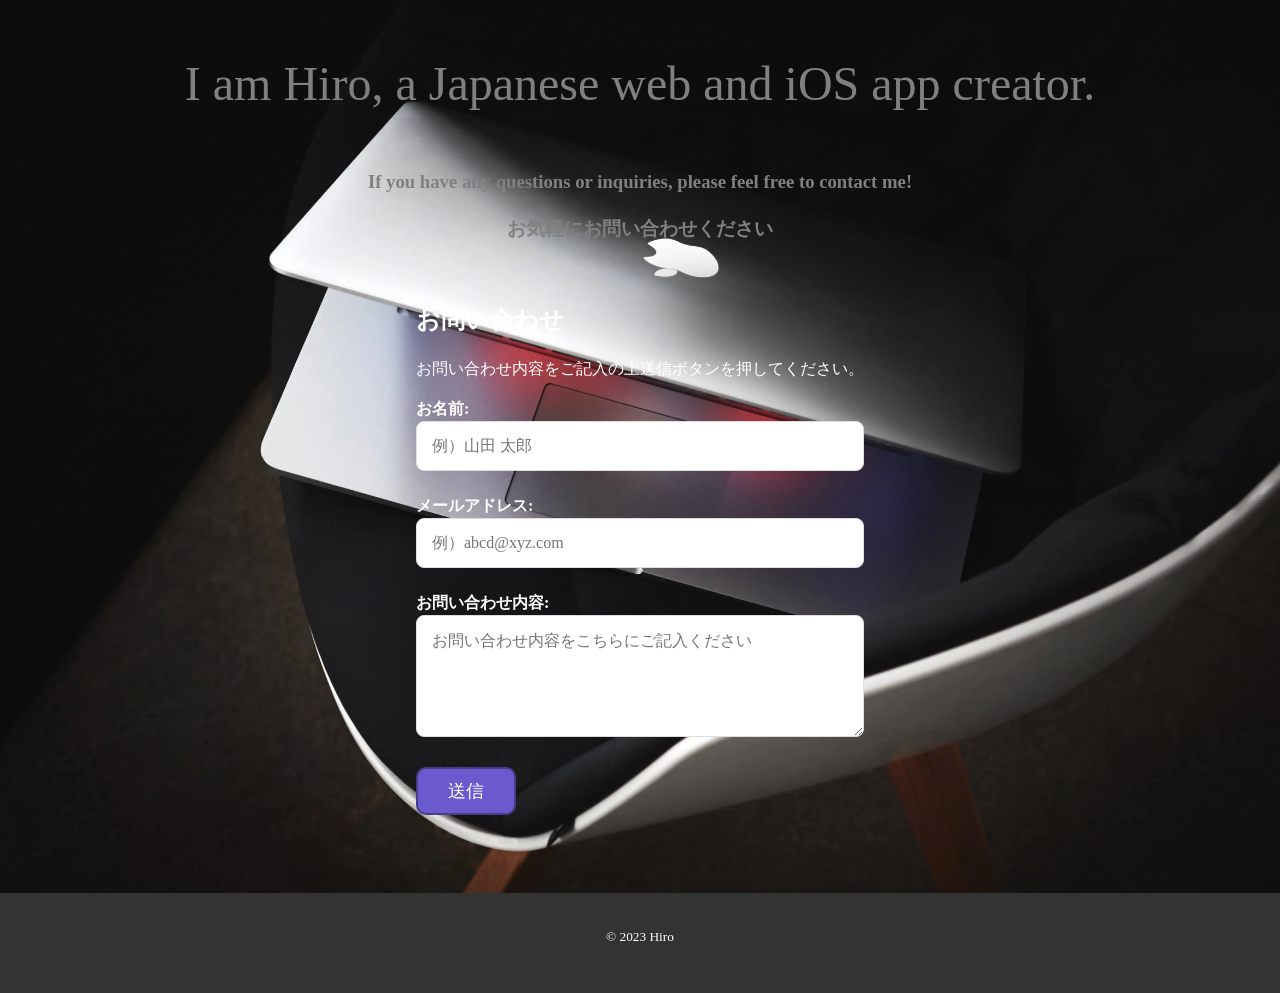
==== index.html @ 2c131c9c "urlの修正" ====
<!DOCTYPE html>
<html lang="ja">

<head>
    <meta charset="UTF-8">
    <link rel="icon" href="favicon.ico" />
    <meta name="viewport" content="width=device-width, initial-scale=1.0">
    <meta name="description" content="web,iosアプリ制作が出来ます。気軽にお問い合わせ下さい。">
    <link rel="apple-touch-icon" href="favicon.ico" />
    <link rel="manifest" href="manifest.json" />
    <link rel="stylesheet" href="style.css" />
    <title>ひろのサイト</title>
</head>

<body>
    <div class="home-content wrapper">
        <h2 class="page-title">
            <p>I am Hiro, a Japanese web and iOS app creator.</p>
            <!-- <p>Hiro</p> -->
        </h2>
        <h3>
            <p>If you have any questions or inquiries, please feel free to contact me!</p>
            <p>お気軽にお問い合わせください</p>
        </h3>
    </div>
    <div class="form-wrapper">
        <form id="contactForm">
            <h2>お問い合わせ</h2>
            <p>お問い合わせ内容をご記入の上送信ボタンを押してください。</p>
            <div class="form-group">
                <label for="name">お名前:</label>
                <input class="form-input" type="text" id="name" name="name" placeholder="例）山田 太郎" required>
            </div>
            <div class="form-group">
                <label for="email">メールアドレス:</label>
                <input class="form-input" type="email" id="email" name="email" placeholder="例）abcd@xyz.com" required>
            </div>
            <div class="form-group">
                <label for="message">お問い合わせ内容:</label>
                <textarea class="form-input" id="message" name="message" rows="5" placeholder="お問い合わせ内容をこちらにご記入ください"
                    required></textarea>
            </div>
            <div class="form-group">
                <button class="form-button" type="submit">送信</button>
            </div>
        </form>
    </div>
    <div id="loading">
        <div class="loader"></div>
    </div>
    <script>
        document.getElementById("contactForm").addEventListener("submit", async function (event) {
            event.preventDefault(); // デフォルトのフォーム送信を防ぐ（URLが変わるのを防止）

            const formData = new FormData(this);
            const responseMessage = document.getElementById("responseMessage");
            const loading = document.getElementById("loading");

            try {
                loading.style.display = "flex"; // ローディング表示

                const response = await fetch("https://my-app.assgin.workers.dev/api/contact", {
                    method: "POST",
                    body: new URLSearchParams(formData), // `application/x-www-form-urlencoded` 形式で送信
                    headers: { "Content-Type": "application/x-www-form-urlencoded" }
                });

                const result = await response.json();

                if (response.ok && result.success) {
                    alert("お問い合わせが送信されました！");
                } else {
                    throw new Error(result.message || "エラーが発生しました。");
                }
            } catch (error) {

                console.error(error);
                alert(error.message);
            } finally {
                loading.style.display = "none"; // ローディング非表示
            }
        });
    </script>
    <footer>
        <div class="wrapper">
            <small>
                <p>&copy; 2023 Hiro</p>
            </small>
        </div>
    </footer>
</body>

</html>
---- style.css ----
@charset "UTF-8";
body {
    background: url("StockSnap_TWNP864IW9.webp") no-repeat top center;
    background-size: cover;
    margin: 0;
    padding: 0;
    font-family: Arial, sans-serif;
    font-size: 16px;
    line-height: 1.5;
  }
  
  *{
    margin: 10;
    padding:0;
    box-sizing: border-box;
    outline: none;
    font-family: serif;
}
  .home-content {
    padding: 50px 20px;
    text-align: center;
    color: gray;
  }
  
  .page-title {
    margin: 0;
    font-size: 3em;
    font-family: 'Philosopher', serif;
    /* text-transform: uppercase; */
    font-weight: normal;
  }

  .scroll-container {
    display: flex;
    overflow-x: auto;
    scroll-snap-type: x mandatory;
    gap: 30px; /* カードの間隔 */
    padding: 20px;
    scroll-behavior: smooth; /* スムーズスクロール */
    -webkit-overflow-scrolling: touch; /* iOSのスクロールを滑らかに */
  }
  
  .scroll-item {
    flex: 0 0 90%; /* カードの幅 (90%にするとほぼ画面いっぱい) */
    max-width: 400px; /* PCでの見栄え調整 */
    height: 250px;
    border-radius: 40px;
    display: flex;
    align-items: center;
    justify-content: center;
    font-size: 1.5rem;
    scroll-snap-align: center;
  }
  
  画像のスタイル
  .app-contents img {
  }
  
  .app-contents a {
    display: inline-block;
  }

  .app-img {
    display:flex;
    justify-content: space-around;
    padding: 50px;
  }
  
  footer {
    background-color: #333;
    color: #fff;
    padding: 20px;
    text-align: center;
    position: relative;
    margin-top: 50px;
    height: 100px;
  }
  
  .wrapper {
    max-width: 1200px;
    margin: 0 auto;
    padding: 0 20px;
  }

.app-contents {
    display:flex;
    justify-content: space-around;
    margin-bottom: 50px;
    margin-top: 50px;
}

.form-wrapper {
    display: flex;
    justify-content: center;
    color: white;
    padding: 20px;
}

.form-group {
    display: block;
    margin-bottom: 8px;
    font-weight: bold;
    font-family: 'Georgia', serif;
}

.form-input {
    width: 100%;
    padding: 15px;
    border: 1px solid #ddd;
    border-radius: 8px;
    margin-bottom: 15px;
    font-family: 'Georgia', serif;
    font-size: 16px;
}

.form-input:focus {
    border-color: #6A5ACD;
    box-shadow: 0 0 5px rgba(0,0,0,0.1);
}

.form-button {
  background-color: #6A5ACD;
  color: #FFFFFF;
  font-family: 'Times New Roman', serif;
  font-size: 18px;
  padding: 10px 30px;
  border-radius: 10px;
  border: 2px solid #483D8B;
  transition: background-color 0.3s ease;
}

.form-button:hover {
  background-color: #483D8B;
}

/* ローディング画面のスタイル */
#loading {
  display: none; /* 最初は非表示 */
  position: fixed;
  top: 0;
  left: 0;
  width: 100%;
  height: 100%;
  background: rgba(0, 0, 0, 0.5);
  align-items: center;
  justify-content: center;
  z-index: 9999;
}

/* ローディングのアニメーション */
.loader {
  border: 4px solid rgba(255, 255, 255, 0.3);
  border-radius: 50%;
  border-top: 4px solid #fff;
  width: 50px;
  height: 50px;
  animation: spin 1s linear infinite;
}

@keyframes spin {
  0% { transform: rotate(0deg); }
  100% { transform: rotate(360deg); }
}


.inquiry-btn {
  display: block;
  width: 150px;
  margin: 0 auto;
  text-align: center;
  font-size: 18px;
  font-weight: bold;
  background-color: greenyellow;
  color: #fff;
  padding: 10px 20px;
  border-radius: 10px;
}

.inquiry-btn:hover {
  background-color: olivedrab;
  color: #fff;
  border-radius: 10px;
}
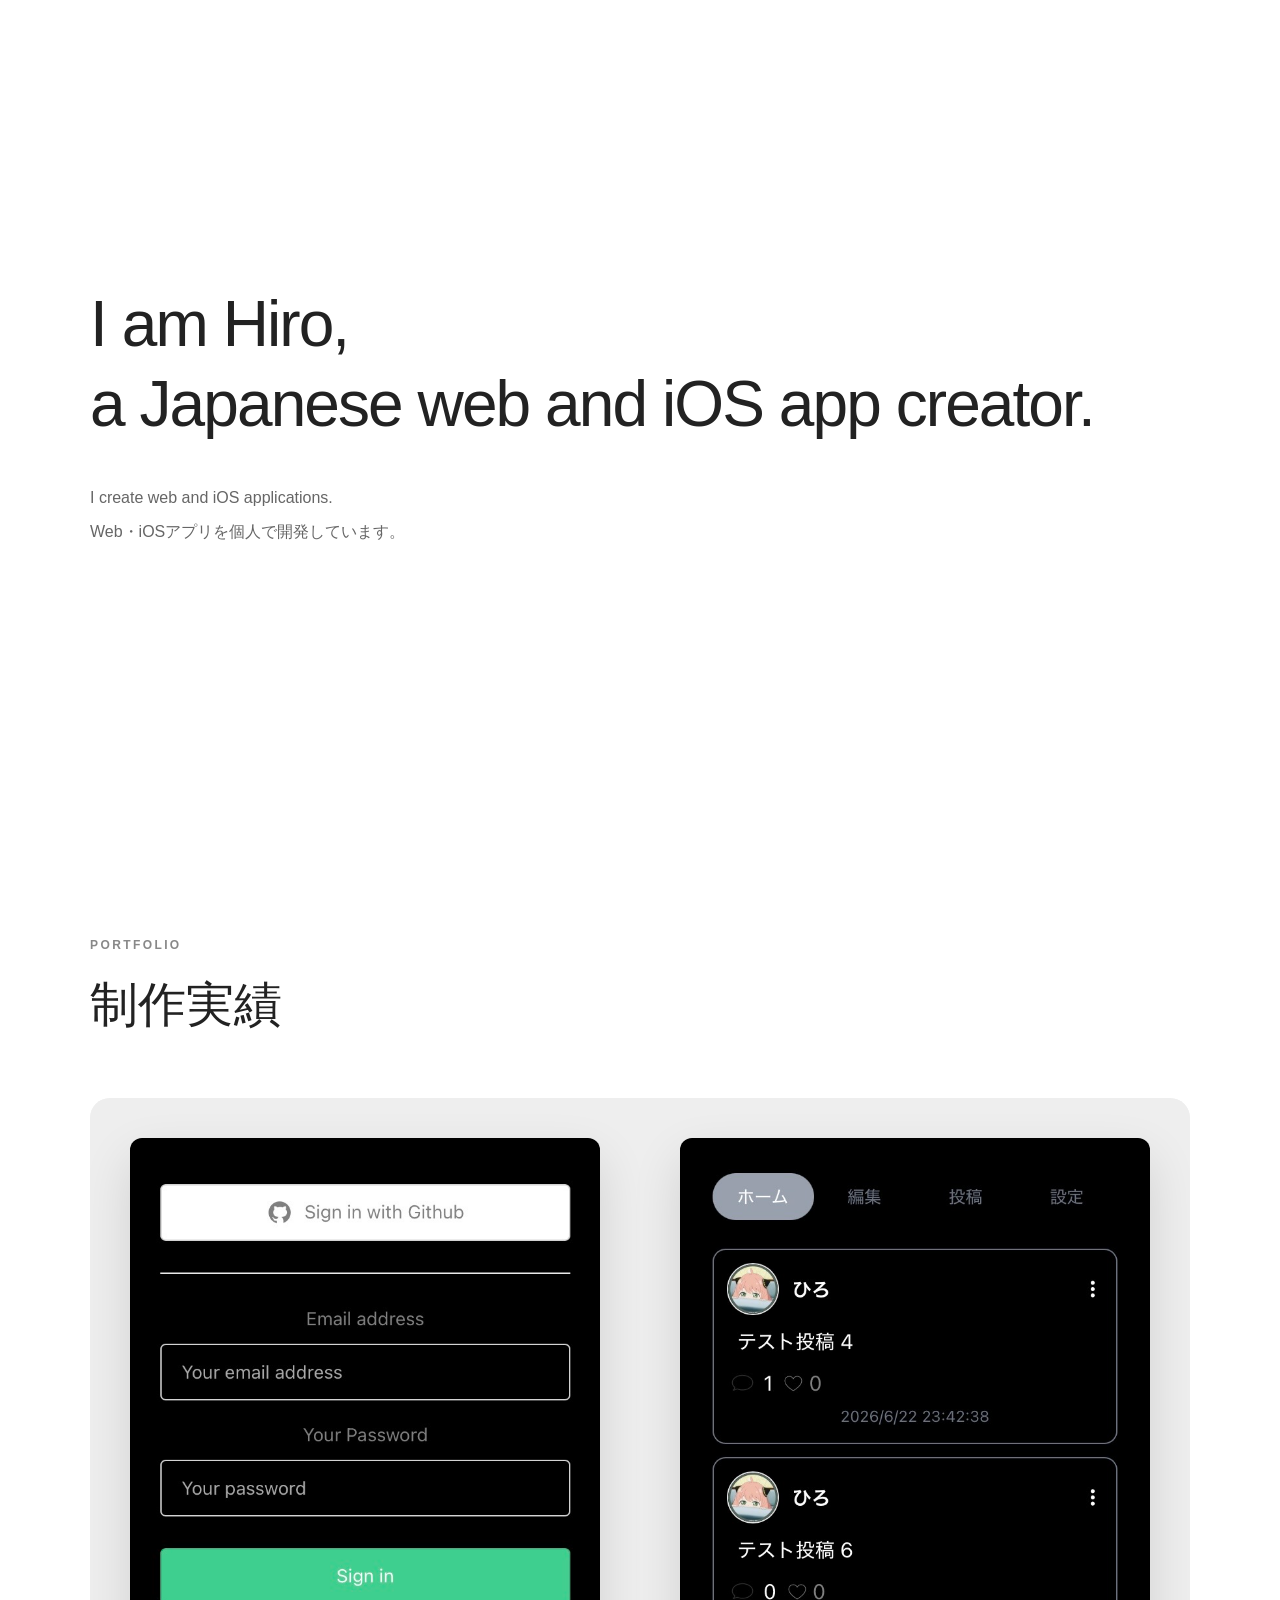
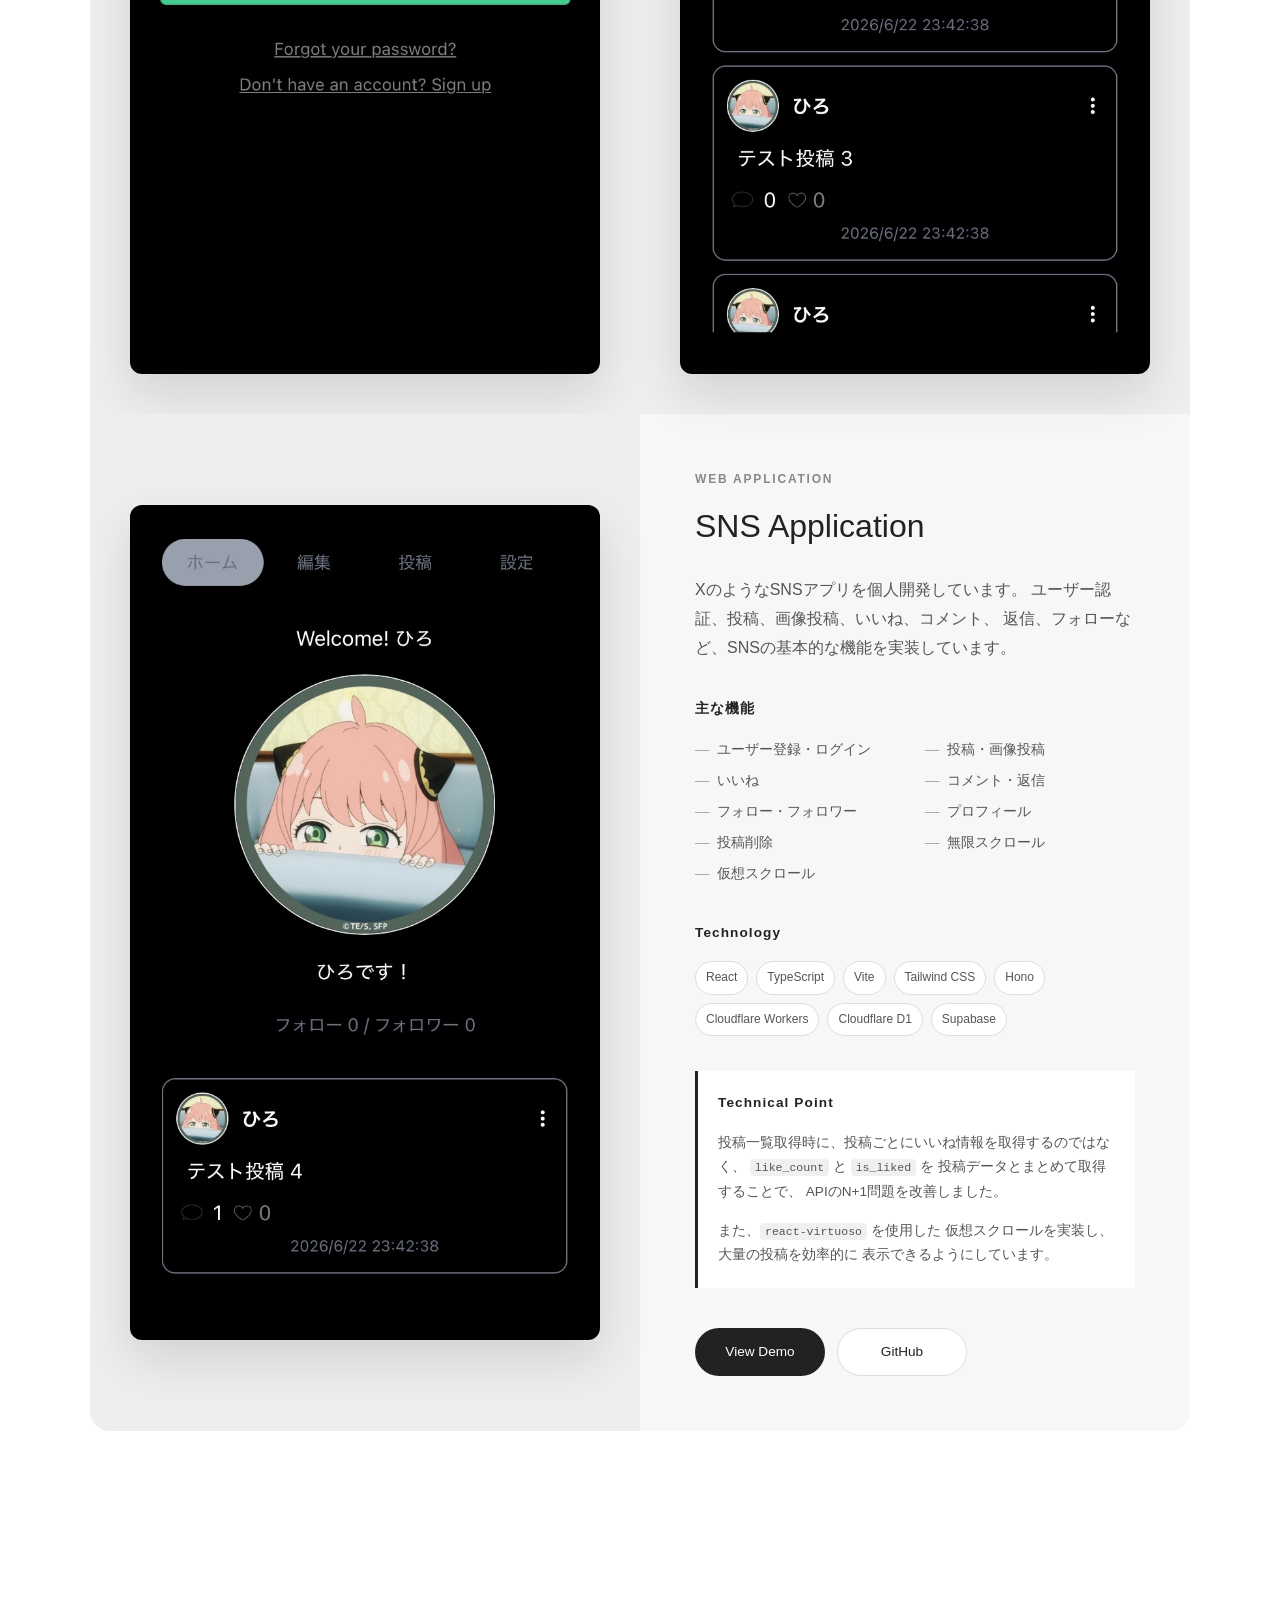
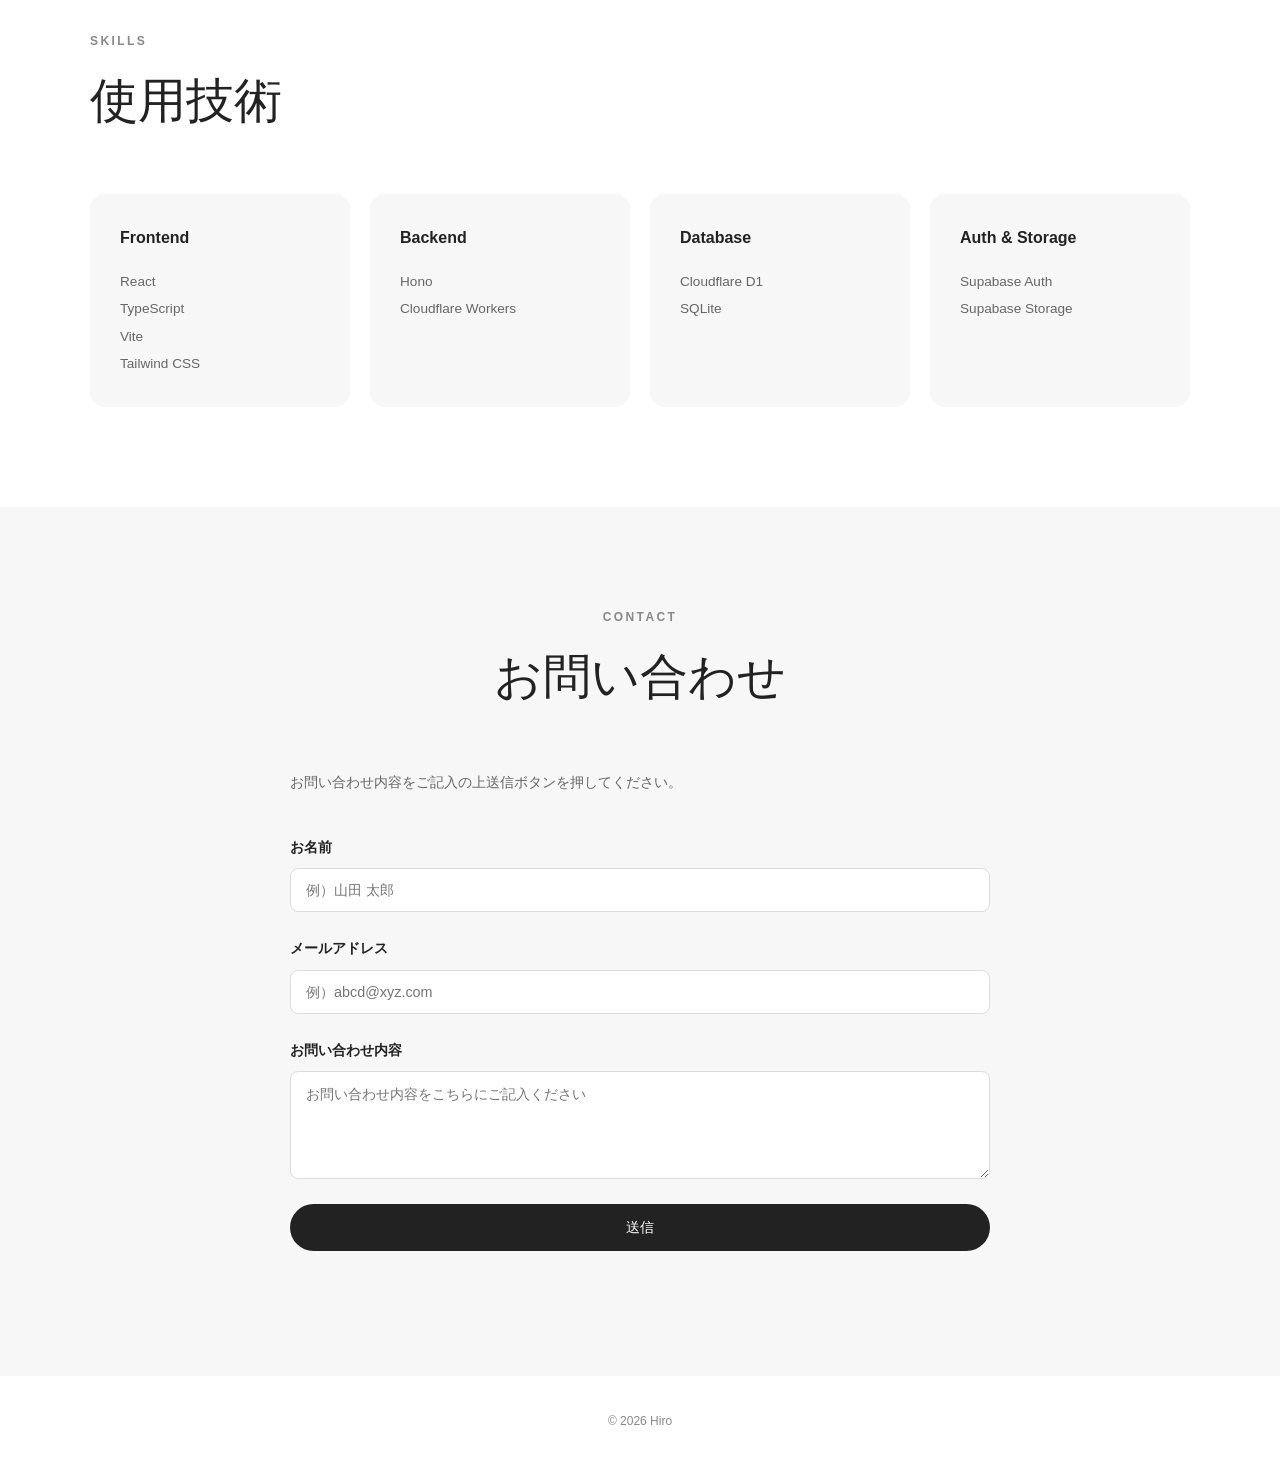
==== commit 8ca1a04b: "制作実績の追加、READMEの変更、デザインの変更" ====
--- a/index.html
+++ b/index.html
@@ -5,89 +5,464 @@
     <meta charset="UTF-8">
     <link rel="icon" href="favicon.ico" />
     <meta name="viewport" content="width=device-width, initial-scale=1.0">
-    <meta name="description" content="web,iosアプリ制作が出来ます。気軽にお問い合わせ下さい。">
+
+    <meta name="description"
+        content="Hiroのポートフォリオサイト。Web・iOSアプリの制作、SNSアプリなどの個人開発を行っています。">
+
     <link rel="apple-touch-icon" href="favicon.ico" />
     <link rel="manifest" href="manifest.json" />
     <link rel="stylesheet" href="style.css" />
-    <title>ひろのサイト</title>
+
+    <title>Hiro | Web & iOS App Creator</title>
 </head>
 
 <body>
-    <div class="home-content wrapper">
-        <h2 class="page-title">
-            <p>I am Hiro, a Japanese web and iOS app creator.</p>
-            <!-- <p>Hiro</p> -->
-        </h2>
-        <h3>
-            <p>If you have any questions or inquiries, please feel free to contact me!</p>
-            <p>お気軽にお問い合わせください</p>
-        </h3>
-    </div>
-    <div class="form-wrapper">
-        <form id="contactForm">
-            <h2>お問い合わせ</h2>
-            <p>お問い合わせ内容をご記入の上送信ボタンを押してください。</p>
-            <div class="form-group">
-                <label for="name">お名前:</label>
-                <input class="form-input" type="text" id="name" name="name" placeholder="例）山田 太郎" required>
-            </div>
-            <div class="form-group">
-                <label for="email">メールアドレス:</label>
-                <input class="form-input" type="email" id="email" name="email" placeholder="例）abcd@xyz.com" required>
-            </div>
-            <div class="form-group">
-                <label for="message">お問い合わせ内容:</label>
-                <textarea class="form-input" id="message" name="message" rows="5" placeholder="お問い合わせ内容をこちらにご記入ください"
-                    required></textarea>
-            </div>
-            <div class="form-group">
-                <button class="form-button" type="submit">送信</button>
-            </div>
-        </form>
-    </div>
+
+    <!-- Hero -->
+    <section class="home-content wrapper">
+        <h1 class="page-title">
+            I am Hiro,<br>
+            a Japanese web and iOS app creator.
+        </h1>
+
+        <div class="hero-description">
+            <p>
+                I create web and iOS applications.
+            </p>
+            <p>
+                Web・iOSアプリを個人で開発しています。
+            </p>
+        </div>
+    </section>
+
+
+    <!-- Portfolio -->
+    <section class="portfolio wrapper">
+
+        <div class="section-heading">
+            <p class="section-label">PORTFOLIO</p>
+            <h2>制作実績</h2>
+        </div>
+
+
+        <!-- SNS Application -->
+        <article class="portfolio-card">
+
+            <!-- App Image -->
+            <div class="portfolio-image">
+                <img
+                    src="images/sns-app1.png"
+                    alt="SNSアプリの画面"
+                >
+            </div>
+            <div class="portfolio-image">
+                <img
+                    src="images/sns-app2.png"
+                    alt="SNSアプリの画面"
+                >
+            </div>
+            <div class="portfolio-image">
+                <img
+                    src="images/sns-app3.png"
+                    alt="SNSアプリの画面"
+                >
+            </div>
+
+
+            <!-- App Information -->
+            <div class="portfolio-content">
+
+                <p class="portfolio-category">
+                    Web Application
+                </p>
+
+                <h3>
+                    SNS Application
+                </h3>
+
+                <p class="portfolio-description">
+                    XのようなSNSアプリを個人開発しています。
+                    ユーザー認証、投稿、画像投稿、いいね、コメント、
+                    返信、フォローなど、SNSの基本的な機能を実装しています。
+                </p>
+
+
+                <!-- Features -->
+                <div class="portfolio-section">
+
+                    <h4>主な機能</h4>
+
+                    <ul class="feature-list">
+                        <li>ユーザー登録・ログイン</li>
+                        <li>投稿・画像投稿</li>
+                        <li>いいね</li>
+                        <li>コメント・返信</li>
+                        <li>フォロー・フォロワー</li>
+                        <li>プロフィール</li>
+                        <li>投稿削除</li>
+                        <li>無限スクロール</li>
+                        <li>仮想スクロール</li>
+                    </ul>
+
+                </div>
+
+
+                <!-- Technology -->
+                <div class="portfolio-section">
+
+                    <h4>Technology</h4>
+
+                    <div class="tech-list">
+                        <span>React</span>
+                        <span>TypeScript</span>
+                        <span>Vite</span>
+                        <span>Tailwind CSS</span>
+                        <span>Hono</span>
+                        <span>Cloudflare Workers</span>
+                        <span>Cloudflare D1</span>
+                        <span>Supabase</span>
+                    </div>
+
+                </div>
+
+
+                <!-- Technical Point -->
+                <div class="portfolio-section technical-point">
+
+                    <h4>Technical Point</h4>
+
+                    <p>
+                        投稿一覧取得時に、投稿ごとにいいね情報を取得するのではなく、
+                        <code>like_count</code> と <code>is_liked</code> を
+                        投稿データとまとめて取得することで、
+                        APIのN+1問題を改善しました。
+                    </p>
+
+                    <p>
+                        また、<code>react-virtuoso</code> を使用した
+                        仮想スクロールを実装し、大量の投稿を効率的に
+                        表示できるようにしています。
+                    </p>
+
+                </div>
+
+
+                <!-- Links -->
+                <div class="portfolio-links">
+
+                    <a
+                        href="https://my-app.assgin.workers.dev"
+                        class="portfolio-button primary"
+                        target="_blank"
+                        rel="noopener noreferrer"
+                    >
+                        View Demo
+                    </a>
+
+                    <a
+                        href="https://github.com/hiromiyu"
+                        class="portfolio-button secondary"
+                        target="_blank"
+                        rel="noopener noreferrer"
+                    >
+                        GitHub
+                    </a>
+
+                </div>
+
+            </div>
+
+        </article>
+
+    </section>
+
+
+    <!-- About / Skills -->
+    <section class="skills wrapper">
+
+        <div class="section-heading">
+            <p class="section-label">SKILLS</p>
+            <h2>使用技術</h2>
+        </div>
+
+        <div class="skills-grid">
+
+            <div class="skill-card">
+                <h3>Frontend</h3>
+                <p>
+                    React<br>
+                    TypeScript<br>
+                    Vite<br>
+                    Tailwind CSS
+                </p>
+            </div>
+
+            <div class="skill-card">
+                <h3>Backend</h3>
+                <p>
+                    Hono<br>
+                    Cloudflare Workers
+                </p>
+            </div>
+
+            <div class="skill-card">
+                <h3>Database</h3>
+                <p>
+                    Cloudflare D1<br>
+                    SQLite
+                </p>
+            </div>
+
+            <div class="skill-card">
+                <h3>Auth & Storage</h3>
+                <p>
+                    Supabase Auth<br>
+                    Supabase Storage
+                </p>
+            </div>
+
+        </div>
+
+    </section>
+
+
+    <!-- Contact -->
+    <section class="contact-section">
+
+        <div class="form-wrapper">
+
+            <div class="section-heading contact-heading">
+                <p class="section-label">CONTACT</p>
+                <h2>お問い合わせ</h2>
+            </div>
+
+            <form id="contactForm">
+
+                <!-- Honeypot -->
+                <input
+                    type="text"
+                    name="company"
+                    style="display:none"
+                >
+
+                <p class="contact-description">
+                    お問い合わせ内容をご記入の上送信ボタンを押してください。
+                </p>
+
+
+                <div class="form-group">
+
+                    <label for="name">
+                        お名前
+                    </label>
+
+                    <input
+                        class="form-input"
+                        type="text"
+                        id="name"
+                        name="name"
+                        placeholder="例）山田 太郎"
+                        required
+                    >
+
+                </div>
+
+
+                <div class="form-group">
+
+                    <label for="email">
+                        メールアドレス
+                    </label>
+
+                    <input
+                        class="form-input"
+                        type="email"
+                        id="email"
+                        name="email"
+                        placeholder="例）abcd@xyz.com"
+                        required
+                    >
+
+                </div>
+
+
+                <div class="form-group">
+
+                    <label for="message">
+                        お問い合わせ内容
+                    </label>
+
+                    <textarea
+                        class="form-input"
+                        id="message"
+                        name="message"
+                        rows="5"
+                        placeholder="お問い合わせ内容をこちらにご記入ください"
+                        required
+                    ></textarea>
+
+                </div>
+
+
+                <!-- Cloudflare Turnstile -->
+                <div
+                    class="cf-turnstile"
+                    data-sitekey="0x4AAAAAADDu-Kx4N0jOlkO2">
+                </div>
+
+
+                <div class="form-group">
+
+                    <button
+                        class="form-button"
+                        type="submit"
+                    >
+                        送信
+                    </button>
+
+                </div>
+
+            </form>
+
+        </div>
+
+    </section>
+
+
+    <!-- Loading -->
     <div id="loading">
         <div class="loader"></div>
     </div>
+
+
+    <script src="https://challenges.cloudflare.com/turnstile/v0/api.js"
+        async defer>
+    </script>
+
+
     <script>
-        document.getElementById("contactForm").addEventListener("submit", async function (event) {
-            event.preventDefault(); // デフォルトのフォーム送信を防ぐ（URLが変わるのを防止）
-
-            const formData = new FormData(this);
-            const responseMessage = document.getElementById("responseMessage");
-            const loading = document.getElementById("loading");
-
-            try {
-                loading.style.display = "flex"; // ローディング表示
-
-                const response = await fetch("https://my-app.assgin.workers.dev/api/contact", {
-                    method: "POST",
-                    body: new URLSearchParams(formData), // `application/x-www-form-urlencoded` 形式で送信
-                    headers: { "Content-Type": "application/x-www-form-urlencoded" }
-                });
-
-                const result = await response.json();
-
-                if (response.ok && result.success) {
-                    alert("お問い合わせが送信されました！");
-                } else {
-                    throw new Error(result.message || "エラーが発生しました。");
+
+        window.loadedAt = Date.now();
+
+        document
+            .getElementById("contactForm")
+            .addEventListener("submit", async function (event) {
+
+                event.preventDefault();
+
+                const formData = new FormData(this);
+
+                const loading =
+                    document.getElementById("loading");
+
+                const button =
+                    this.querySelector("button");
+
+                const loadedAt =
+                    window.loadedAt;
+
+
+                // Turnstile token
+                const tokenElement =
+                    document.querySelector(
+                        '[name="cf-turnstile-response"]'
+                    );
+
+                const token =
+                    tokenElement ? tokenElement.value : "";
+
+
+                if (!token) {
+                    alert("認証を完了してください");
+                    return;
                 }
-            } catch (error) {
-
-                console.error(error);
-                alert(error.message);
-            } finally {
-                loading.style.display = "none"; // ローディング非表示
-            }
-        });
+
+
+                // Request parameters
+                const params =
+                    new URLSearchParams(formData);
+
+                params.append("cfToken", token);
+                params.append("loadedAt", loadedAt);
+
+
+                try {
+
+                    loading.style.display = "flex";
+
+                    button.disabled = true;
+
+
+                    const response =
+                        await fetch(
+                            "https://my-app.assgin.workers.dev/api/contact",
+                            {
+                                method: "POST",
+                                body: params,
+                                headers: {
+                                    "Content-Type":
+                                        "application/x-www-form-urlencoded"
+                                }
+                            }
+                        );
+
+
+                    const result =
+                        await response.json();
+
+
+                    if (
+                        response.ok &&
+                        result.success
+                    ) {
+
+                        alert(
+                            "お問い合わせが送信されました！"
+                        );
+
+                        this.reset();
+
+                    } else {
+
+                        throw new Error(
+                            result.message ||
+                            "エラーが発生しました。"
+                        );
+
+                    }
+
+                } catch (error) {
+
+                    console.error(error);
+
+                    alert(error.message);
+
+                } finally {
+
+                    loading.style.display = "none";
+
+                    button.disabled = false;
+
+                }
+
+            });
+
     </script>
+
+
+    <!-- Footer -->
     <footer>
+
         <div class="wrapper">
+
             <small>
-                <p>&copy; 2023 Hiro</p>
+                &copy; 2026 Hiro
             </small>
-        </div>
+
+        </div>
+
     </footer>
+
 </body>
 
 </html>
--- a/style.css
+++ b/style.css
@@ -1,183 +1,731 @@
-@charset "UTF-8";
+```css
+/* ========================================
+   Base
+======================================== */
+
+* {
+    box-sizing: border-box;
+}
+
+html {
+    scroll-behavior: smooth;
+}
+
 body {
-    background: url("StockSnap_TWNP864IW9.webp") no-repeat top center;
-    background-size: cover;
     margin: 0;
-    padding: 0;
-    font-family: Arial, sans-serif;
-    font-size: 16px;
-    line-height: 1.5;
-  }
-  
-  *{
-    margin: 10;
-    padding:0;
-    box-sizing: border-box;
-    outline: none;
-    font-family: serif;
-}
-  .home-content {
-    padding: 50px 20px;
-    text-align: center;
-    color: gray;
-  }
-  
-  .page-title {
+    color: #222;
+    background: #fff;
+    font-family:
+        -apple-system,
+        BlinkMacSystemFont,
+        "Helvetica Neue",
+        "Hiragino Kaku Gothic ProN",
+        "Hiragino Sans",
+        Arial,
+        sans-serif;
+    line-height: 1.8;
+}
+
+img {
+    max-width: 100%;
+    display: block;
+}
+
+a {
+    color: inherit;
+    text-decoration: none;
+}
+
+.wrapper {
+    width: min(1100px, calc(100% - 40px));
+    margin: 0 auto;
+}
+
+
+/* ========================================
+   Hero
+======================================== */
+
+.home-content {
+    min-height: 75vh;
+
+    display: flex;
+    flex-direction: column;
+    justify-content: center;
+
+    padding: 80px 0;
+}
+
+.page-title {
     margin: 0;
-    font-size: 3em;
-    font-family: 'Philosopher', serif;
-    /* text-transform: uppercase; */
-    font-weight: normal;
-  }
-
-  .scroll-container {
-    display: flex;
-    overflow-x: auto;
-    scroll-snap-type: x mandatory;
-    gap: 30px; /* カードの間隔 */
-    padding: 20px;
-    scroll-behavior: smooth; /* スムーズスクロール */
-    -webkit-overflow-scrolling: touch; /* iOSのスクロールを滑らかに */
-  }
-  
-  .scroll-item {
-    flex: 0 0 90%; /* カードの幅 (90%にするとほぼ画面いっぱい) */
-    max-width: 400px; /* PCでの見栄え調整 */
-    height: 250px;
-    border-radius: 40px;
+
+    font-size: clamp(2rem, 5vw, 4.2rem);
+    font-weight: 500;
+    line-height: 1.25;
+    letter-spacing: -0.03em;
+}
+
+.hero-description {
+    margin-top: 35px;
+
+    color: #666;
+    font-size: 1rem;
+}
+
+.hero-description p {
+    margin: 5px 0;
+}
+
+
+/* ========================================
+   Section Heading
+======================================== */
+
+.section-heading {
+    margin-bottom: 50px;
+}
+
+.section-label {
+    margin: 0 0 5px;
+
+    color: #888;
+    font-size: 0.75rem;
+    font-weight: 700;
+    letter-spacing: 0.2em;
+}
+
+.section-heading h2 {
+    margin: 0;
+
+    font-size: clamp(2rem, 4vw, 3rem);
+    font-weight: 500;
+}
+
+
+/* ========================================
+   Portfolio
+======================================== */
+
+.portfolio {
+    padding: 100px 0;
+}
+
+
+/* Portfolio Card */
+
+.portfolio-card {
+    overflow: hidden;
+
+    display: grid;
+    grid-template-columns: 1fr 1fr;
+
+    background: #f7f7f7;
+    border-radius: 20px;
+}
+
+
+/* App Image */
+
+.portfolio-image {
+    min-height: 500px;
+
     display: flex;
     align-items: center;
     justify-content: center;
-    font-size: 1.5rem;
-    scroll-snap-align: center;
-  }
-  
-  画像のスタイル
-  .app-contents img {
-  }
-  
-  .app-contents a {
-    display: inline-block;
-  }
-
-  .app-img {
-    display:flex;
-    justify-content: space-around;
-    padding: 50px;
-  }
-  
-  footer {
-    background-color: #333;
+
+    padding: 40px;
+
+    background: #eee;
+}
+
+.portfolio-image img {
+    width: 100%;
+    max-width: 480px;
+
+    border-radius: 12px;
+
+    box-shadow:
+        0 20px 50px rgba(0, 0, 0, 0.12);
+}
+
+
+/* Portfolio Content */
+
+.portfolio-content {
+    padding: 55px;
+}
+
+.portfolio-category {
+    margin: 0 0 8px;
+
+    color: #888;
+
+    font-size: 0.75rem;
+    font-weight: 700;
+    letter-spacing: 0.15em;
+    text-transform: uppercase;
+}
+
+.portfolio-content h3 {
+    margin: 0 0 20px;
+
+    font-size: 2rem;
+    font-weight: 500;
+}
+
+.portfolio-description {
+    margin: 0;
+
+    color: #555;
+}
+
+
+/* ========================================
+   Portfolio Sections
+======================================== */
+
+.portfolio-section {
+    margin-top: 35px;
+}
+
+.portfolio-section h4 {
+    margin: 0 0 15px;
+
+    font-size: 0.85rem;
+    font-weight: 700;
+    letter-spacing: 0.08em;
+}
+
+
+/* Features */
+
+.feature-list {
+    display: grid;
+    grid-template-columns: 1fr 1fr;
+
+    gap: 5px 20px;
+
+    margin: 0;
+    padding: 0;
+
+    list-style: none;
+
+    color: #555;
+    font-size: 0.9rem;
+}
+
+.feature-list li::before {
+    content: "—";
+    margin-right: 8px;
+    color: #aaa;
+}
+
+
+/* ========================================
+   Technology
+======================================== */
+
+.tech-list {
+    display: flex;
+    flex-wrap: wrap;
+    gap: 8px;
+}
+
+.tech-list span {
+    padding: 5px 10px;
+
+    background: #fff;
+    border: 1px solid #ddd;
+    border-radius: 999px;
+
+    color: #555;
+
+    font-size: 0.75rem;
+}
+
+
+/* ========================================
+   Technical Point
+======================================== */
+
+.technical-point {
+    padding: 20px;
+
+    background: #fff;
+
+    border-left: 3px solid #222;
+}
+
+.technical-point p {
+    margin: 0 0 15px;
+
+    color: #555;
+    font-size: 0.85rem;
+}
+
+.technical-point p:last-child {
+    margin-bottom: 0;
+}
+
+code {
+    padding: 2px 5px;
+
+    background: #f0f0f0;
+
+    border-radius: 4px;
+
+    font-family:
+        "SFMono-Regular",
+        Consolas,
+        monospace;
+
+    font-size: 0.85em;
+}
+
+
+/* ========================================
+   Portfolio Links
+======================================== */
+
+.portfolio-links {
+    display: flex;
+    flex-wrap: wrap;
+    gap: 12px;
+
+    width: 100%;
+    max-width: 100%;
+
+    margin-top: 40px;
+}
+
+.portfolio-button {
+    display: inline-flex;
+    align-items: center;
+    justify-content: center;
+
+    min-width: 130px;
+    max-width: 100%;
+    padding: 11px 20px;
+
+    box-sizing: border-box;
+
+    border-radius: 999px;
+
+    font-size: 0.85rem;
+
+    transition:
+        transform 0.2s ease,
+        opacity 0.2s ease;
+}
+
+/* .portfolio-links {
+    display: flex;
+    width: 90%;
+    gap: 12px;
+
+    margin-top: 40px;
+}
+
+.portfolio-button {
+    display: inline-flex;
+    align-items: center;
+    justify-content: center;
+
+    min-width: 130px;
+    padding: 11px 20px;
+
+    border-radius: 999px;
+
+    font-size: 0.85rem;
+
+    transition:
+        transform 0.2s ease,
+        opacity 0.2s ease;
+} */
+
+.portfolio-button:hover {
+    transform: translateY(-2px);
+    opacity: 0.8;
+}
+
+.portfolio-button.primary {
     color: #fff;
-    padding: 20px;
-    text-align: center;
-    position: relative;
-    margin-top: 50px;
-    height: 100px;
-  }
-  
-  .wrapper {
-    max-width: 1200px;
+    background: #222;
+}
+
+.portfolio-button.secondary {
+    color: #222;
+    background: #fff;
+    border: 1px solid #ddd;
+}
+
+
+/* ========================================
+   Skills
+======================================== */
+
+.skills {
+    padding: 100px 0;
+}
+
+.skills-grid {
+    display: grid;
+    grid-template-columns:
+        repeat(4, 1fr);
+
+    gap: 20px;
+}
+
+.skill-card {
+    padding: 30px;
+
+    background: #f7f7f7;
+
+    border-radius: 15px;
+}
+
+.skill-card h3 {
+    margin: 0 0 15px;
+
+    font-size: 1rem;
+    font-weight: 600;
+}
+
+.skill-card p {
+    margin: 0;
+
+    color: #666;
+    font-size: 0.85rem;
+    line-height: 2;
+}
+
+
+/* ========================================
+   Contact
+======================================== */
+
+.contact-section {
+    padding: 100px 0;
+
+    background: #f7f7f7;
+}
+
+.form-wrapper {
+    width: 100%;
+    max-width: 700px;
     margin: 0 auto;
     padding: 0 20px;
-  }
-
-.app-contents {
-    display:flex;
-    justify-content: space-around;
-    margin-bottom: 50px;
-    margin-top: 50px;
-}
-
-.form-wrapper {
-    display: flex;
-    justify-content: center;
-    color: white;
-    padding: 20px;
-}
+}
+
+/* .form-wrapper {
+    width: min(700px, calc(100% - 40px));
+    margin: 0 auto;
+} */
+
+.contact-heading {
+    text-align: center;
+}
+
+.contact-description {
+    margin-bottom: 40px;
+
+    color: #666;
+    font-size: 0.9rem;
+}
+
+
+/* Form */
 
 .form-group {
+    width: 100%;
+    margin-bottom: 25px;
+}
+
+/* .form-group {
+    margin-bottom: 25px;
+} */
+
+.form-group label {
     display: block;
+
     margin-bottom: 8px;
-    font-weight: bold;
-    font-family: 'Georgia', serif;
+
+    font-size: 0.85rem;
+    font-weight: 600;
 }
 
 .form-input {
+    display: block;
     width: 100%;
-    padding: 15px;
+    max-width: 100%;
+    min-width: 0;
+
+    padding: 13px 15px;
+
+    background: #fff;
+
     border: 1px solid #ddd;
     border-radius: 8px;
-    margin-bottom: 15px;
-    font-family: 'Georgia', serif;
-    font-size: 16px;
-}
+
+    font-family: inherit;
+    font-size: 0.9rem;
+
+    outline: none;
+
+    box-sizing: border-box;
+}
+
+/* .form-input {
+    width: 90%;
+
+    padding: 13px 15px;
+
+    background: #fff;
+
+    border: 1px solid #ddd;
+    border-radius: 8px;
+
+    font-family: inherit;
+    font-size: 0.9rem;
+
+    outline: none;
+
+    transition:
+        border-color 0.2s ease,
+        box-shadow 0.2s ease;
+} */
 
 .form-input:focus {
-    border-color: #6A5ACD;
-    box-shadow: 0 0 5px rgba(0,0,0,0.1);
-}
+    border-color: #888;
+
+    box-shadow:
+        0 0 0 3px rgba(0, 0, 0, 0.05);
+}
+
+textarea.form-input {
+    resize: vertical;
+}
+
+
+/* Submit */
 
 .form-button {
-  background-color: #6A5ACD;
-  color: #FFFFFF;
-  font-family: 'Times New Roman', serif;
-  font-size: 18px;
-  padding: 10px 30px;
-  border-radius: 10px;
-  border: 2px solid #483D8B;
-  transition: background-color 0.3s ease;
+    width: 100%;
+
+    padding: 14px;
+
+    color: #fff;
+
+    background: #222;
+
+    border: none;
+    border-radius: 999px;
+
+    font-family: inherit;
+    font-size: 0.9rem;
+
+    cursor: pointer;
+
+    transition:
+        opacity 0.2s ease,
+        transform 0.2s ease;
 }
 
 .form-button:hover {
-  background-color: #483D8B;
-}
-
-/* ローディング画面のスタイル */
+    opacity: 0.8;
+    transform: translateY(-2px);
+}
+
+.form-button:disabled {
+    cursor: not-allowed;
+    opacity: 0.5;
+}
+
+
+/* ========================================
+   Loading
+======================================== */
+
 #loading {
-  display: none; /* 最初は非表示 */
-  position: fixed;
-  top: 0;
-  left: 0;
-  width: 100%;
-  height: 100%;
-  background: rgba(0, 0, 0, 0.5);
-  align-items: center;
-  justify-content: center;
-  z-index: 9999;
-}
-
-/* ローディングのアニメーション */
+    position: fixed;
+    inset: 0;
+
+    z-index: 9999;
+
+    display: none;
+    align-items: center;
+    justify-content: center;
+
+    background: rgba(255, 255, 255, 0.8);
+}
+
 .loader {
-  border: 4px solid rgba(255, 255, 255, 0.3);
-  border-radius: 50%;
-  border-top: 4px solid #fff;
-  width: 50px;
-  height: 50px;
-  animation: spin 1s linear infinite;
+    width: 45px;
+    height: 45px;
+
+    border: 4px solid #ddd;
+    border-top-color: #222;
+
+    border-radius: 50%;
+
+    animation:
+        spin 0.8s linear infinite;
 }
 
 @keyframes spin {
-  0% { transform: rotate(0deg); }
-  100% { transform: rotate(360deg); }
-}
-
-
-.inquiry-btn {
-  display: block;
-  width: 150px;
-  margin: 0 auto;
-  text-align: center;
-  font-size: 18px;
-  font-weight: bold;
-  background-color: greenyellow;
-  color: #fff;
-  padding: 10px 20px;
-  border-radius: 10px;
-}
-
-.inquiry-btn:hover {
-  background-color: olivedrab;
-  color: #fff;
-  border-radius: 10px;
-}+    to {
+        transform: rotate(360deg);
+    }
+}
+
+
+/* ========================================
+   Footer
+======================================== */
+
+footer {
+    padding: 30px 0;
+
+    color: #888;
+
+    background: #fff;
+
+    text-align: center;
+}
+
+footer small {
+    font-size: 0.75rem;
+}
+
+
+/* ========================================
+   Tablet
+======================================== */
+
+@media (max-width: 900px) {
+
+    .portfolio-card {
+        grid-template-columns: 1fr;
+    }
+
+    .portfolio-image {
+        min-height: auto;
+    }
+
+    .skills-grid {
+        grid-template-columns:
+            repeat(2, 1fr);
+    }
+
+}
+
+
+/* ========================================
+   Mobile
+======================================== */
+
+@media (max-width: 600px) {
+
+    .wrapper {
+        width: min(100% - 30px, 1100px);
+    }
+
+
+    /* Hero */
+
+    .home-content {
+        min-height: 65vh;
+
+        padding: 60px 0;
+    }
+
+    .page-title {
+        font-size: 2.2rem;
+    }
+
+
+    /* Sections */
+
+    .portfolio,
+    .skills,
+    .contact-section {
+        padding: 70px 0;
+    }
+
+    .section-heading {
+        margin-bottom: 35px;
+    }
+
+
+    /* Portfolio */
+
+    .portfolio-card {
+        border-radius: 15px;
+    }
+
+    .portfolio-image {
+        padding: 25px;
+    }
+
+    .portfolio-content {
+        padding: 30px 25px;
+    }
+
+    .portfolio-content h3 {
+        font-size: 1.7rem;
+    }
+
+
+    /* Features */
+
+    .feature-list {
+        grid-template-columns: 1fr;
+    }
+
+
+    /* Buttons */
+
+    .portfolio-links {
+        flex-direction: column;
+        width: 100%;
+    }
+
+    .portfolio-button {
+        width: 100%;
+        min-width: 0;
+    }
+
+    /* .portfolio-links {
+        flex-direction: column;
+    }
+
+    .portfolio-button {
+        width: 100%;
+    } */
+
+
+    /* Skills */
+
+    .skills-grid {
+        grid-template-columns: 1fr;
+    }
+
+    .skill-card {
+        padding: 25px;
+    }
+
+
+    /* Contact */
+
+    /* .form-wrapper {
+        width: 100%;
+        padding: 0 15px;
+    } */
+
+
+    .form-wrapper {
+        width: min(100% - 30px, 700px);
+    }
+
+}
+```
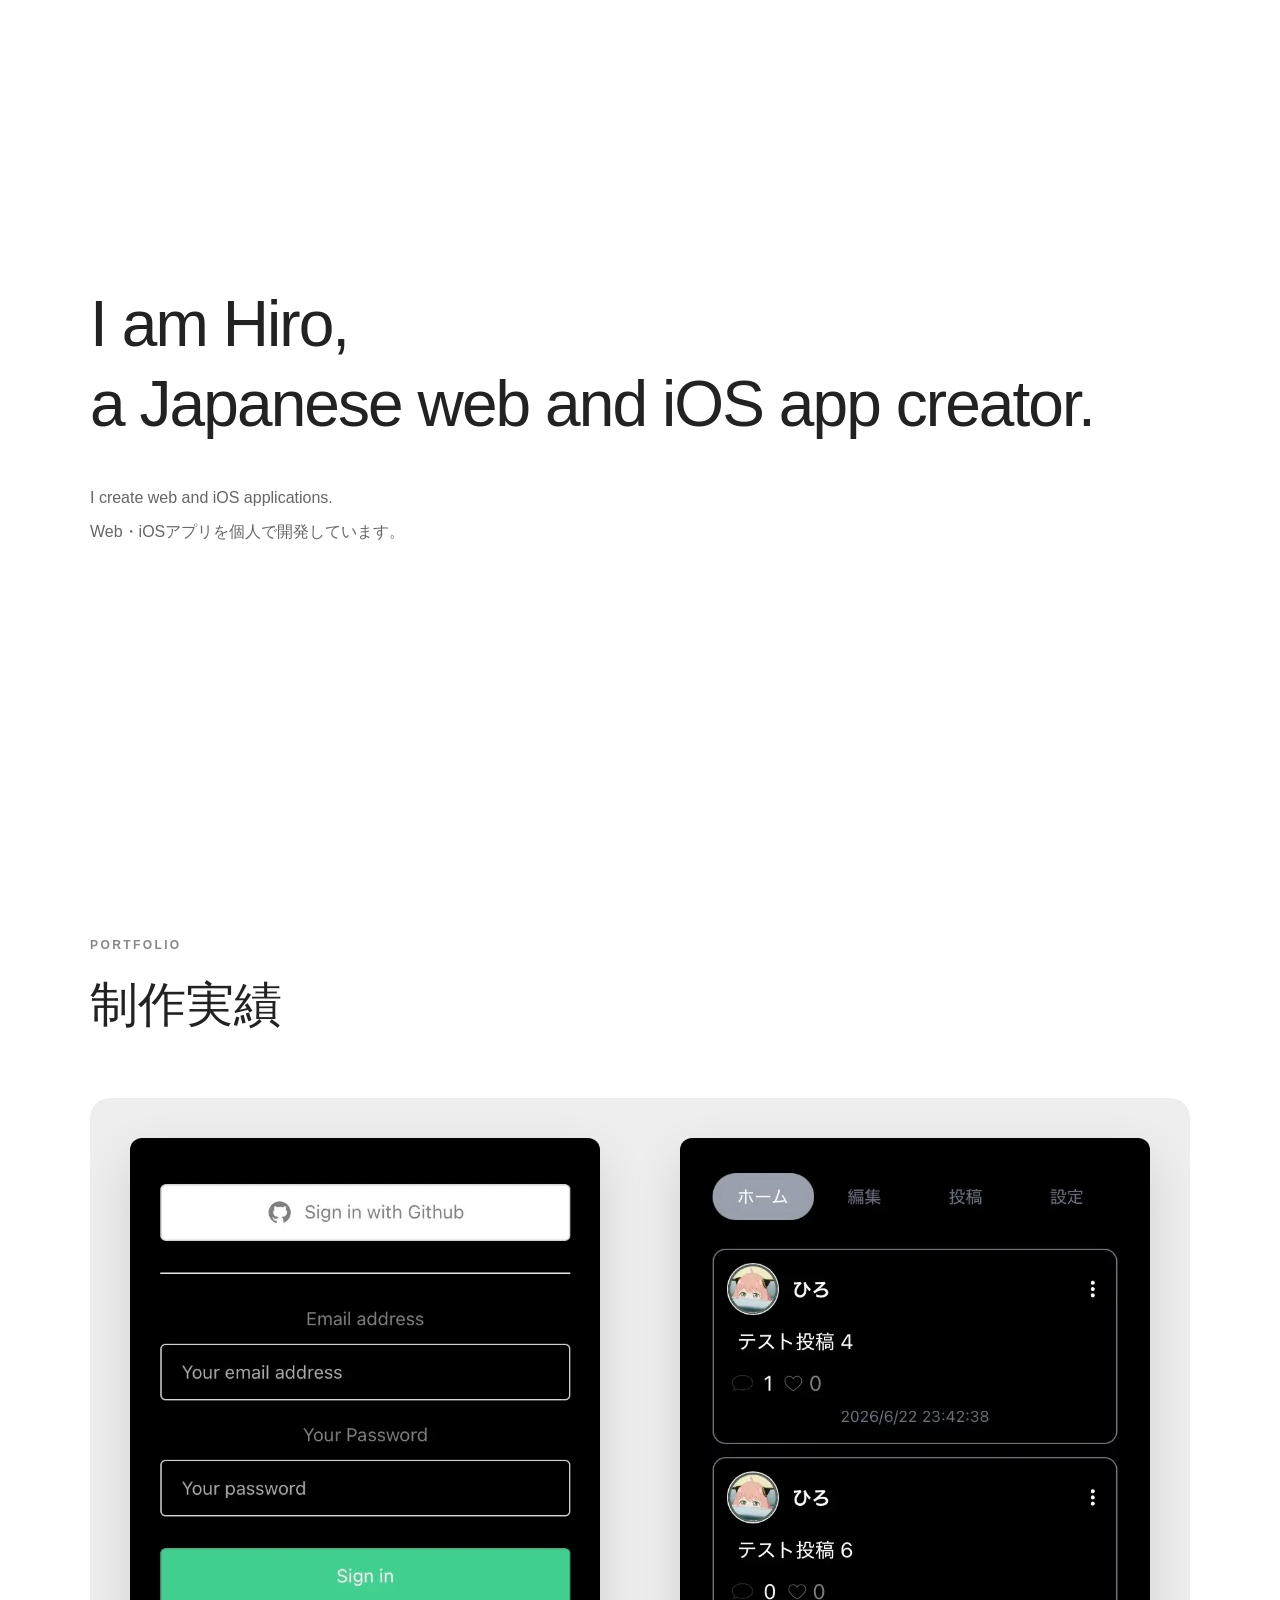
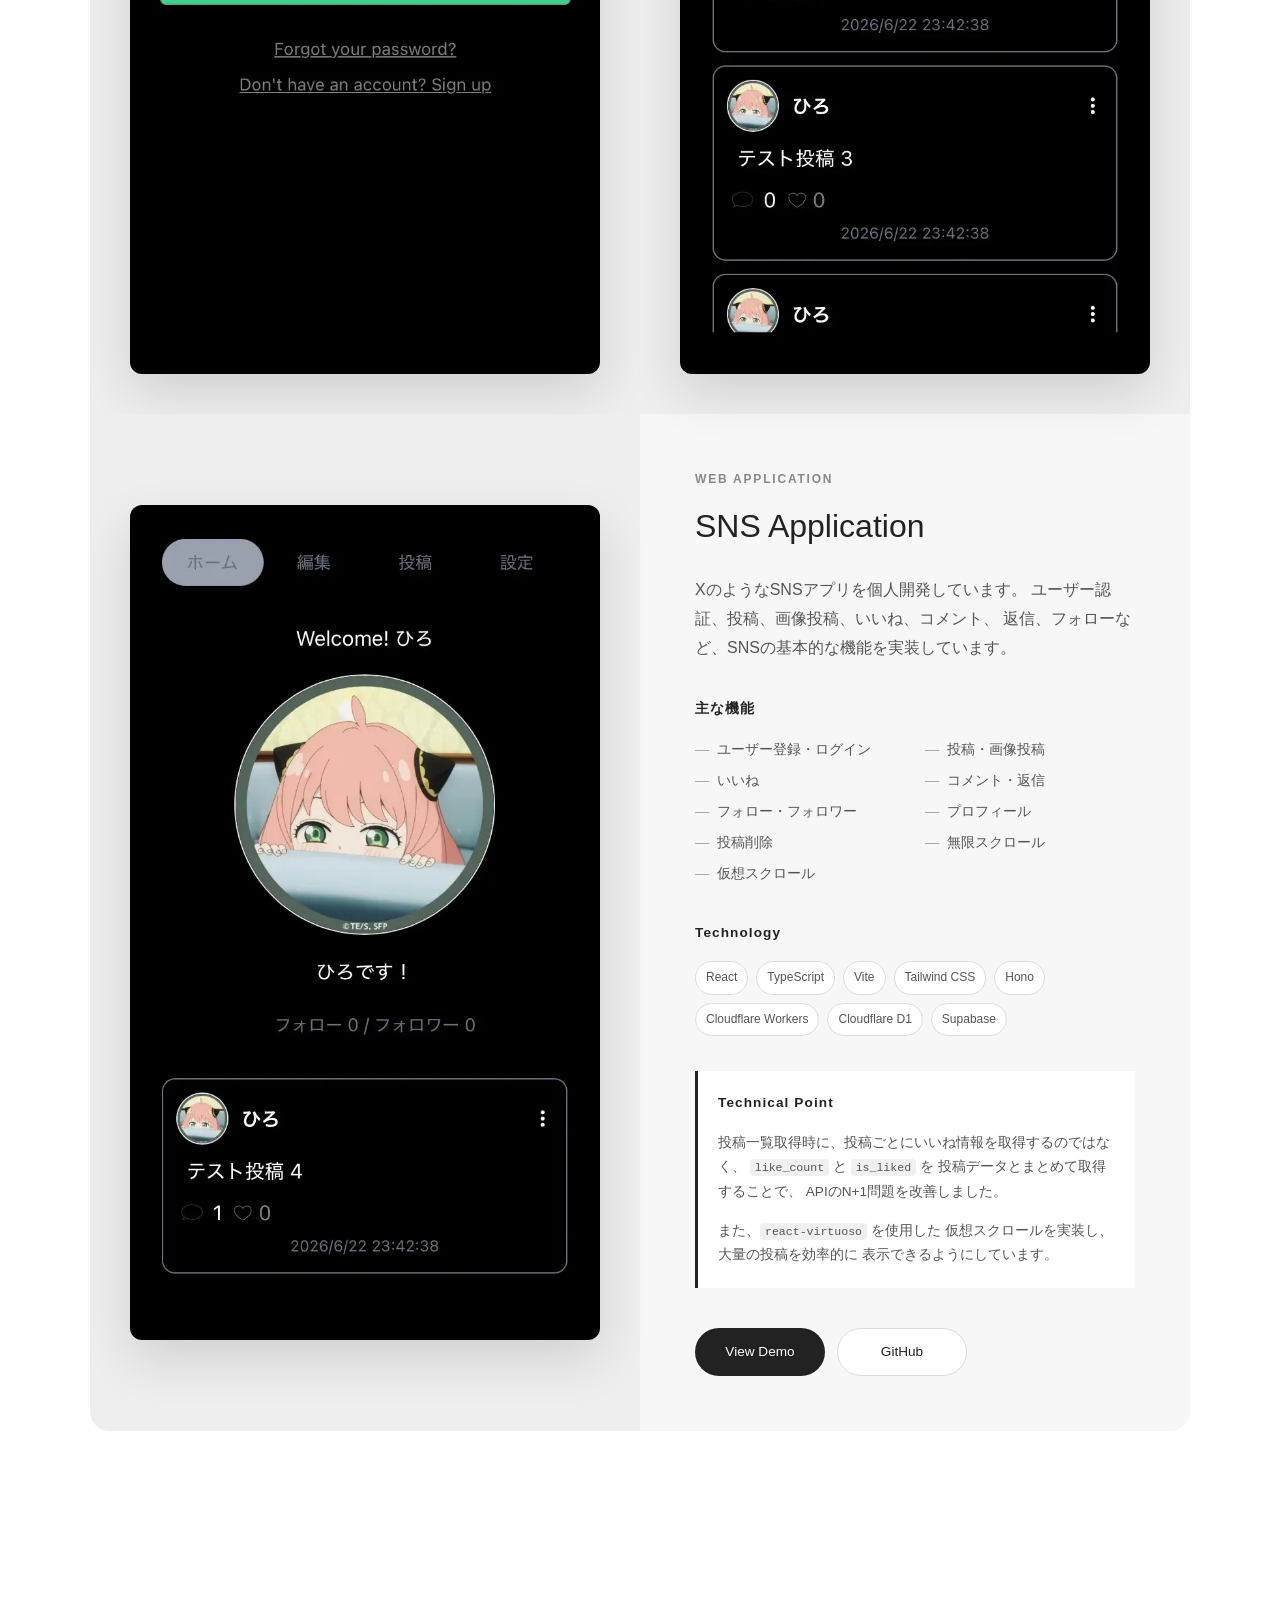
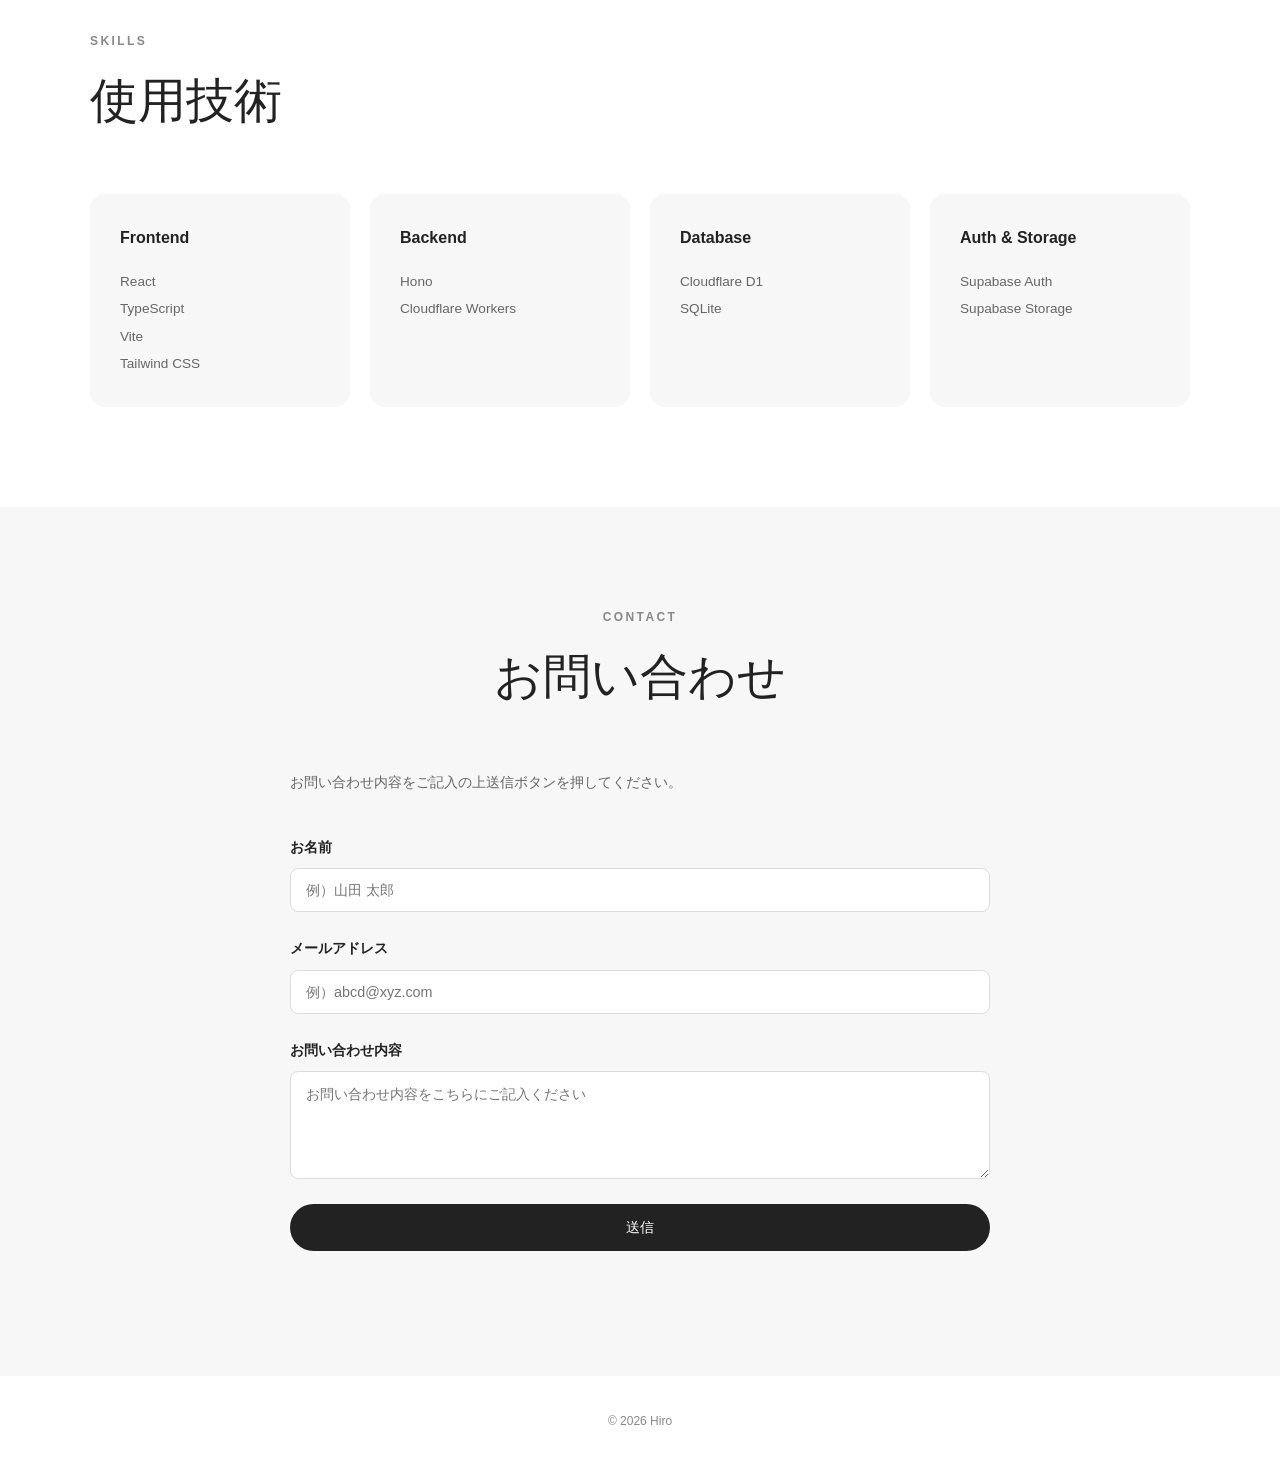
==== commit 42a0544f: "画像をwebpに変更" ====
--- a/index.html
+++ b/index.html
@@ -51,19 +51,19 @@
             <!-- App Image -->
             <div class="portfolio-image">
                 <img
-                    src="images/sns-app1.png"
+                    src="images/sns-app1.webp"
                     alt="SNSアプリの画面"
                 >
             </div>
             <div class="portfolio-image">
                 <img
-                    src="images/sns-app2.png"
+                    src="images/sns-app2.webp"
                     alt="SNSアプリの画面"
                 >
             </div>
             <div class="portfolio-image">
                 <img
-                    src="images/sns-app3.png"
+                    src="images/sns-app3.webp"
                     alt="SNSアプリの画面"
                 >
             </div>
@@ -406,9 +406,22 @@
                             }
                         );
 
-
-                    const result =
-                        await response.json();
+                    const text = await response.text();
+
+let result;
+
+try {
+  result = JSON.parse(text);
+} catch {
+  throw new Error(
+    `APIからJSONではないレスポンスが返りました: ${text}`
+  );
+}
+
+
+
+                    // const result =
+                        // await response.json();
 
 
                     if (
